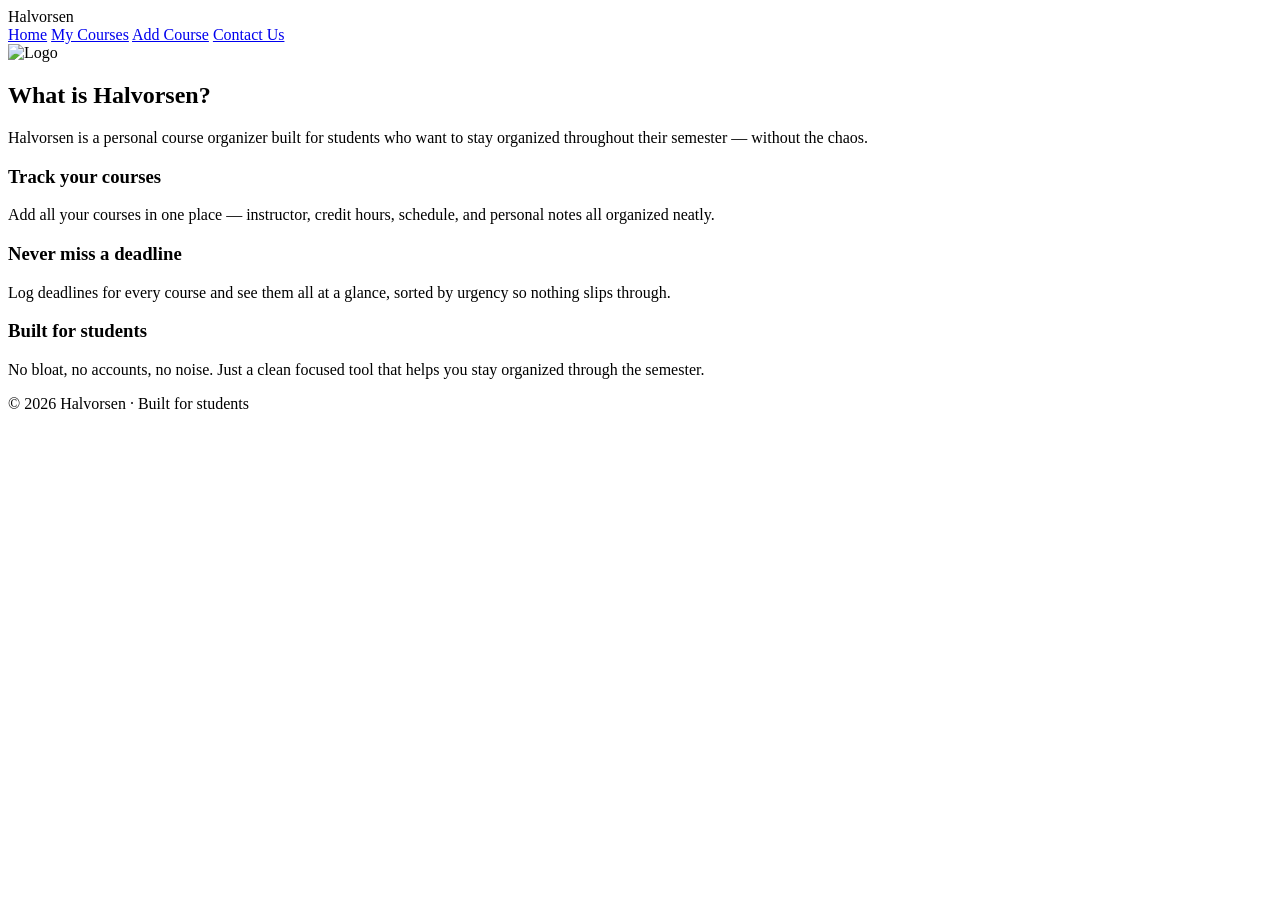
==== index.html @ db1ec0a3 "Add files via upload" ====
<!DOCTYPE html>
<html lang="en">

<head>
    <!-- Metadata about the page -->
    <meta charset="UTF-8">
    <title>Halvorsen - Essential Course Organizer for Students</title>

    <!-- Icon configuration -->
    <link rel="icon" type="image/x-icon" href="assets/favicon.ico">

    <!-- Font family -->
    <link href="https://fonts.googleapis.com/css2?family=Inter:wght@400;500;600&family=JetBrains+Mono:wght@400;500&display=swap" rel="stylesheet">

    <!-- Link to the .css file -->
    <link rel="stylesheet" href="css/style.css">
</head>

<body>
<!-- Header -->
    <header>
        <span class="logo-name">Halvorsen</span>
        <nav>
            <a href="index.html" class="active">Home</a>
            <a href="courses.html">My Courses</a>
            <a href="add-course.html">Add Course</a>
            <a href="contact.html">Contact Us</a>
        </nav>
    </header>

<!-- Main content in index.html-->
<main class="centered-content">

        <!-- Hero -->
    <div class="image-with-caption">
        <img src="assets/LogofinalTransparent.png" alt="Logo">
    </div>
<!-- About Section -->
        <section class="about">
            <h2>What is Halvorsen?</h2>
            <p>Halvorsen is a personal course organizer built for students who want to stay organized throughout their semester — without the chaos.</p>

            <div class="about-cards">
                <div class="about-card">
                    <h3>Track your courses</h3>
                    <p>Add all your courses in one place — instructor, credit hours, schedule, and personal notes all organized neatly.</p>
                </div>
                <div class="about-card">
                    <h3>Never miss a deadline</h3>
                    <p>Log deadlines for every course and see them all at a glance, sorted by urgency so nothing slips through.</p>
                </div>
                <div class="about-card">
                    <h3>Built for students</h3>
                    <p>No bloat, no accounts, no noise. Just a clean focused tool that helps you stay organized through the semester.</p>
                </div>
            </div>
        </section>
</main>

<!-- Footer -->
<footer>
    <p>© 2026 Halvorsen · Built for students</p>
</footer>

</body>

</html>
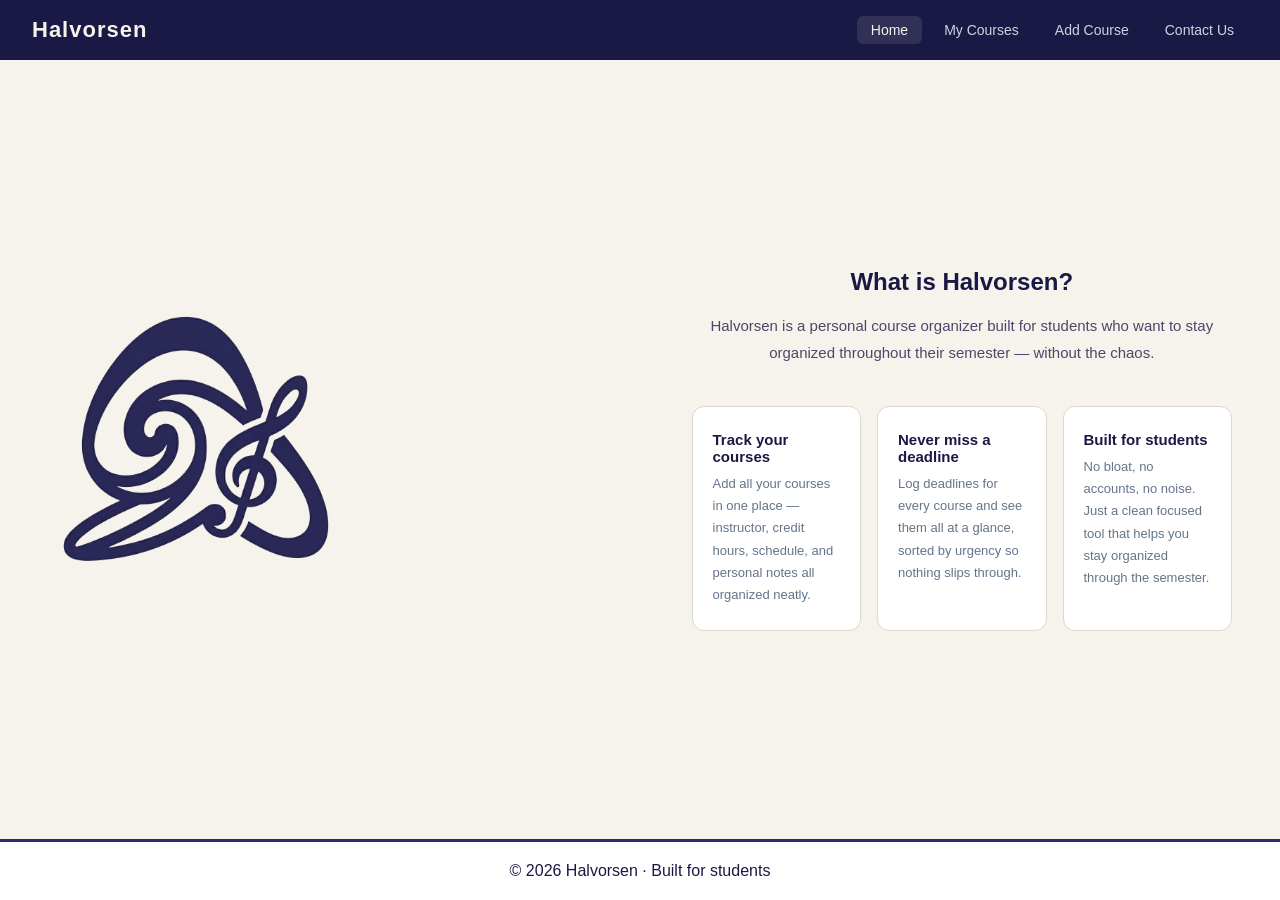
==== commit e83610e7: "Update index.html" ====
--- a/index.html
+++ b/index.html
@@ -5,7 +5,7 @@
     <!-- Metadata about the page -->
     <meta charset="UTF-8">
     <title>Halvorsen - Essential Course Organizer for Students</title>
-
+    <meta name="viewport" content="width=device-width, initial-scale=1.0">
     <!-- Icon configuration -->
     <link rel="icon" type="image/x-icon" href="assets/favicon.ico">
 
@@ -64,4 +64,4 @@
 
 </body>
 
-</html>+</html>
--- a/css/style.css
+++ b/css/style.css
@@ -0,0 +1,723 @@
+body {
+    font-family: 'Inter', sans-serif;
+}
+
+.course-code, .student-id {
+    font-family: 'JetBrains Mono', monospace;
+}
+
+/* Margins */
+* {
+    margin: 0;
+    padding: 0;
+    box-sizing: border-box;
+}
+
+
+body {
+    min-height: 100vh;
+    display: flex;
+    flex-direction: column;
+}
+
+/* To center any paragraph */
+.centered-content {
+    flex: 1;
+    display: flex;
+    justify-content: center;
+    align-items: center;
+    text-align: center;
+    padding: 1rem;
+}
+
+
+
+.image-with-caption img {
+    display: flex;
+    max-width: 56%;
+    height: auto;
+    justify-content: center;
+    align-items: center;
+    border-radius: 6px;
+    gap: 40px;
+    /* Optional rounded corners */
+}
+
+
+
+/* Hero section */
+.hero {
+    background-color: #1e293b;
+    padding: 60px 24px;
+    text-align: center;
+}
+
+.hero p {
+    color: #94a3b8;
+    font-size: 16px;
+    line-height: 1.8;
+}
+
+.hero strong {
+    color: #ffffff;
+    font-size: 32px;
+    font-weight: 600;
+    display: block;
+    margin: 8px 0;
+}
+
+/* ── Variables ── */
+:root {
+    --navy: #2D2B6B;
+    --offwhite: #F5F3EB;
+    --navy-muted: #4a4899;
+    --text-muted: #94a3b8;
+}
+
+/* ── Base ── */
+* {
+    margin: 0;
+    padding: 0;
+    box-sizing: border-box;
+}
+
+body {
+    font-family: 'Inter', sans-serif;
+    background-color: var(--offwhite);
+    color: var(--navy);
+}
+
+/* ── Header ── */
+header {
+    background-color: var(--navy);
+    padding: 16px 32px;
+    display: flex;
+    align-items: center;
+    justify-content: space-between;
+}
+
+header .logo {
+    color: var(--offwhite);
+    font-size: 20px;
+    font-weight: 600;
+    letter-spacing: 0.5px;
+}
+
+/* ── Navbar ── */
+nav {
+    display: flex;
+    gap: 8px;
+}
+
+nav a {
+    color: var(--text-muted);
+    text-decoration: none;
+    font-size: 14px;
+    padding: 6px 14px;
+    border-radius: 6px;
+    transition: 0.3s;
+}
+
+nav a:hover {
+    background-color: rgba(255, 255, 255, 0.1);
+    color: var(--offwhite);
+}
+
+nav a.active {
+    background-color: rgba(255, 255, 255, 0.1);
+    color: var(--offwhite);
+}
+
+/* ── Hero ── */
+.hero {
+    background-color: var(--navy);
+    padding: 72px 24px;
+    text-align: center;
+    border-bottom: 3px solid var(--navy-muted);
+}
+
+.hero p {
+    color: var(--text-muted);
+    font-size: 16px;
+    line-height: 1.9;
+}
+
+.hero strong {
+    color: var(--offwhite);
+    font-size: 32px;
+    font-weight: 600;
+    display: block;
+    margin: 10px 0;
+    letter-spacing: 0.5px;
+}
+
+/* ── Variables ── */
+:root {
+    --navy: #1a1844;
+    --offwhite: #F5F3EB;
+    --navy-muted: #2D2B6B;
+    --text-muted: #cbd5e1;
+}
+
+/* ── Hero ── */
+.hero {
+    background-color: var(--navy);
+    padding: 72px 24px;
+    text-align: center;
+    border-bottom: 3px solid var(--navy-muted);
+}
+
+.hero p {
+    color: var(--offwhite);
+    font-size: 18px;
+    line-height: 1.9;
+}
+
+.hero strong {
+    color: var(--offwhite);
+    font-size: 38px;
+    font-weight: 600;
+    display: block;
+    margin: 10px 0;
+    letter-spacing: 1px;
+}
+
+/* ── About Section ── */
+.about {
+    padding: 64px 32px;
+    background-color: var(--offwhite);
+    display: flex;
+    flex-direction: column;
+    align-items: center;
+    text-align: center;
+    gap: 16px;
+}
+
+.about h2 {
+    font-size: 24px;
+    font-weight: 600;
+    color: var(--navy);
+}
+
+.about p {
+    font-size: 15px;
+    color: #4a4869;
+    line-height: 1.8;
+    max-width: 600px;
+}
+
+.about-cards {
+    display: grid;
+    grid-template-columns: repeat(3, 1fr);
+    gap: 16px;
+    margin-top: 24px;
+    width: 100%;
+    max-width: 860px;
+}
+
+.about-card {
+    background: #ffffff;
+    border: 0.5px solid #ddd8cc;
+    border-radius: 12px;
+    padding: 24px 20px;
+    text-align: left;
+}
+
+.about-card h3 {
+    font-size: 15px;
+    font-weight: 600;
+    color: var(--navy);
+    margin-bottom: 8px;
+}
+
+.about-card p {
+    font-size: 13px;
+    color: #64748b;
+    line-height: 1.7;
+}
+
+@media (max-width: 768px) {
+    .about-cards {
+        grid-template-columns: 1fr;
+    }
+}
+footer {
+    background-color: #ffffff;
+    padding: 20px 32px;
+    text-align: center;
+    border-top: 3px solid var(--navy-muted);
+}
+/* For the logo in the header */
+.logo-img {
+    height: 48px;
+    width: auto;
+}
+/* For the title in the header */
+.logo-wrap {
+    display: flex;
+    align-items: center;
+    gap: 4px;
+}
+
+.logo-name {
+    color: var(--offwhite);
+    font-size: 22px;
+    font-weight: 600;
+    letter-spacing: 1px;
+}
+
+/* ── Page Hero (used on inner pages) ── */
+.hero h1 {
+    color: var(--offwhite);
+    font-size: 26px;
+    font-weight: 600;
+    margin-bottom: 6px;
+}
+
+.hero p {
+    color: #cbd5e1;
+    font-size: 14px;
+}
+
+/* ── Contact Page ── */
+.contact-body {
+    display: grid;
+    grid-template-columns: 1fr 1fr;
+    gap: 24px;
+    padding: 40px 32px;
+    background-color: var(--offwhite);
+}
+
+.contact-info {
+    display: flex;
+    flex-direction: column;
+    gap: 12px;
+}
+
+.contact-info-title {
+    font-size: 15px;
+    font-weight: 600;
+    color: var(--navy);
+    margin-bottom: 4px;
+}
+
+.info-item {
+    background: #ffffff;
+    border: 0.5px solid #ddd8cc;
+    border-radius: 10px;
+    padding: 12px 14px;
+    display: flex;
+    align-items: center;
+    gap: 12px;
+    transition: 0.3s;
+}
+
+.info-item:hover {
+    border-color: var(--navy);
+}
+
+.info-icon {
+    width: 36px;
+    height: 36px;
+    border-radius: 50%;
+    background: #e8e6f0;
+    display: flex;
+    align-items: center;
+    justify-content: center;
+    font-size: 12px;
+    font-weight: 600;
+    color: var(--navy);
+    flex-shrink: 0;
+}
+
+.info-label {
+    font-size: 11px;
+    color: #94a3b8;
+}
+
+.info-value {
+    font-size: 13px;
+    font-weight: 500;
+    color: var(--navy);
+    margin-top: 2px;
+}
+
+/* ── Contact Form ── */
+.contact-form {
+    background: #ffffff;
+    border: 0.5px solid #ddd8cc;
+    border-radius: 12px;
+    padding: 24px;
+}
+
+.form-title {
+    font-size: 15px;
+    font-weight: 600;
+    color: var(--navy);
+    margin-bottom: 16px;
+}
+
+.form-row {
+    margin-bottom: 14px;
+}
+
+.form-label {
+    font-size: 12px;
+    color: #64748b;
+    margin-bottom: 4px;
+    display: block;
+}
+
+.form-input {
+    width: 100%;
+    padding: 9px 12px;
+    border: 0.5px solid #ddd8cc;
+    border-radius: 8px;
+    font-size: 13px;
+    background: #f8f7f3;
+    color: var(--navy);
+    transition: 0.3s;
+}
+
+.form-input:focus {
+    outline: none;
+    border-color: var(--navy);
+}
+
+.form-textarea {
+    width: 100%;
+    padding: 9px 12px;
+    border: 0.5px solid #ddd8cc;
+    border-radius: 8px;
+    font-size: 13px;
+    background: #f8f7f3;
+    color: var(--navy);
+    resize: none;
+    transition: 0.3s;
+}
+
+.form-textarea:focus {
+    outline: none;
+    border-color: var(--navy);
+}
+
+.submit-btn {
+    background: var(--navy);
+    color: var(--offwhite);
+    border: none;
+    padding: 10px 20px;
+    border-radius: 8px;
+    font-size: 13px;
+    font-weight: 500;
+    cursor: pointer;
+    width: 100%;
+    transition: 0.3s;
+}
+
+.submit-btn:hover {
+    background: var(--navy-muted);
+}
+
+
+.courses-card {
+    background-color: #ffffff;
+/* Makes the background color offwhite by the variables we declared in root.  */
+    border: 0.5px solid #ddd8cc;
+/* Thickness : Style : color (Parameters)
+(All three values are required for the border to be shown)  */
+    border-radius: 10px;
+    padding: 20px 16px;
+    /*Inner spacing*/
+    text-align: center;
+}
+.cards-row {
+    display: grid;
+    /* Turns this div into a grid container.
+    Its direct children (the 3 cards) will now be arranged in a grid. */
+    grid-template-columns: repeat(3, 1fr);
+    /* Defines 3 columns of equal width. 1fr means "1 fraction of available space".
+       */
+    gap: 12px;
+    /*Gap between each card and another*/
+    margin-top: 24px;
+    margin-bottom: 28px;
+    margin-left: 24px;
+    margin-right: 24px;
+    /* No explain needed  */
+}
+.courses-card-title {
+    font-size: 26px;
+    /* Kinda large  */
+    font-weight: 600;
+    /* How bold the text is */
+    color: var(--navy);
+
+}
+.courses-card-label {
+    font-size: 13px;
+    font-weight: 600;
+    color: #94a3b8;
+    /*  muted gray-blue  */
+    margin-top: 2px;
+    /*Adds a little space between the title and the label    */
+}
+
+
+
+/* ── Table Section ── */
+.table-section {
+    padding: 0 24px 40px;
+    background-color: var(--offwhite);
+}
+
+.table-wrap {
+    background: #ffffff;
+    border: 0.5px solid #ddd8cc;
+    border-radius: 12px;
+    overflow: hidden;
+}
+
+.table-header {
+    background: #fafaf7;
+    padding: 14px 20px;
+    display: flex;
+    align-items: center;
+    justify-content: space-between;
+    border-bottom: 0.5px solid #ddd8cc;
+}
+
+.table-title {
+    font-size: 14px;
+    font-weight: 600;
+    color: var(--navy);
+}
+
+.add-course-btn {
+    background: var(--navy);
+    color: var(--offwhite);
+    text-decoration: none;
+    padding: 7px 14px;
+    border-radius: 7px;
+    font-size: 12px;
+    transition: 0.3s;
+}
+
+.add-course-btn:hover {
+    background: var(--navy-muted);
+}
+
+/* Table */
+table {
+    width: 100%;
+    border-collapse: collapse;
+    /*  removes spacing between cell borders. */
+    font-size: 13px;
+}
+
+th {
+    /* Properties configurations, found in the header*/
+    background: var(--navy);
+    color: #94a3b8;
+    padding: 10px 16px;
+    text-align: left;
+    font-weight: 500;
+    border-bottom: 0.5px solid #ddd8cc;
+}
+
+td {
+    /* Data cells configurations */
+    padding: 11px 16px;
+    border-bottom: 0.5px solid #f1efe8;
+    color: var(--navy);
+}
+
+tr:last-child td {
+    border-bottom: none;
+    /* removes the last border as the last row has its own border than the wrapper border.  */
+}
+
+tr:nth-child(even) td {
+    background: #fafaf7;
+    /* Gives this color to the even data rows   */
+}
+
+tr:hover td {
+    background: #f1efe8;
+    /* When hovered apply this color    */
+}
+
+/*  Mono font for course codes  */
+.mono {
+    font-family: 'JetBrains Mono', monospace;
+    font-size: 11px;
+    color: #4a4869;
+}
+
+
+/* ── Add course form ── */
+.ac-form {
+    background: #ffffff;
+    border: 0.5px solid #ddd8cc;
+    border-radius: 12px;
+    padding: 24px;
+    margin-top: 34px;
+    margin-bottom: 34px;
+    margin-left: 124px;
+    margin-right: 124px;
+}
+
+.ac_form-title {
+    font-size: 22px;
+    font-weight: 600;
+    color: var(--navy);
+    margin-bottom: 16px;
+}
+
+.ac_form-row {
+    margin-bottom: 14px;
+}
+
+.ac_form-label {
+    font-size: 12px;
+    color: #64748b;
+    margin-bottom: 4px;
+    display: block;
+}
+
+.ac_form-input {
+    width: 100%;
+    padding: 9px 12px;
+    border: 0.5px solid #ddd8cc;
+    border-radius: 8px;
+    font-size: 13px;
+    background: #f8f7f3;
+    color: var(--navy);
+    transition: 0.3s;
+}
+
+.ac_form-input:focus {
+    outline: none;
+    border-color: var(--navy);
+}
+
+.ac_form-textarea {
+    width: 100%;
+    padding: 9px 12px;
+    border: 0.5px solid #ddd8cc;
+    border-radius: 8px;
+    font-size: 13px;
+    background: #f8f7f3;
+    color: var(--navy);
+    resize: none;
+    transition: 0.3s;
+}
+
+.ac_form-textarea:focus {
+    outline: none;
+    border-color: var(--navy);
+}
+
+.add-btn {
+    background: var(--navy);
+    color: var(--offwhite);
+    border: none;
+    padding: 10px 20px;
+    border-radius: 8px;
+    font-size: 13px;
+    font-weight: 500;
+    cursor: pointer;
+    width: 100%;
+    transition: 0.3s;
+}
+
+.add-btn:hover {
+    background: var(--navy-muted);
+}
+
+
+/* ── Responsive Section ── */
+@media (max-width: 768px) {
+    /* Stack the header and nav for more room */
+    header {
+        flex-direction: column;
+        gap: 12px;
+        padding: 16px;
+    }
+
+    nav {
+        flex-wrap: wrap;
+        justify-content: center;
+    }
+
+    /* Collapse About cards and Courses cards to 1 column */
+    .about-cards, 
+    .cards-row {
+        grid-template-columns: 1fr;
+        margin-left: 16px;
+        margin-right: 16px;
+    }
+
+    /* Fix the "Add Course" form margins so it isn't crushed */
+    .ac-form {
+        margin-left: 16px;
+        margin-right: 16px;
+        padding: 20px;
+    }
+
+    /* Make the logo/hero image larger on mobile */
+    .image-with-caption img {
+        max-width: 90%;
+    }
+
+    /* Stack contact info and form (already in your code, keeping for consistency) */
+    .contact-body {
+        grid-template-columns: 1fr;
+        padding: 24px 16px;
+    }
+
+    /* Adjust font sizes for smaller screens */
+    .hero strong {
+        font-size: 28px;
+    }
+
+    .hero h1 {
+        font-size: 22px;
+    }
+
+    /* Allow the table to scroll horizontally without breaking the page width */
+    .table-section {
+        padding: 0 16px 40px;
+    }
+    
+    .table-wrap {
+        overflow-x: auto;
+    }
+
+    table {
+        min-width: 600px; /* Ensures table doesn't get too squashed to read */
+    }
+}
+
+/* Extra small devices */
+@media (max-width: 480px) {
+    nav a {
+        font-size: 12px;
+        padding: 6px 8px;
+    }
+    
+    .logo-name {
+        font-size: 18px;
+    }
+}
+
+@media (max-width: 768px) {
+    table {
+        display: block;
+        overflow-x: auto;
+    }
+}
+@media (max-width: 768px) {
+    .contact-body {
+        grid-template-columns: 1fr;
+    }
+}
